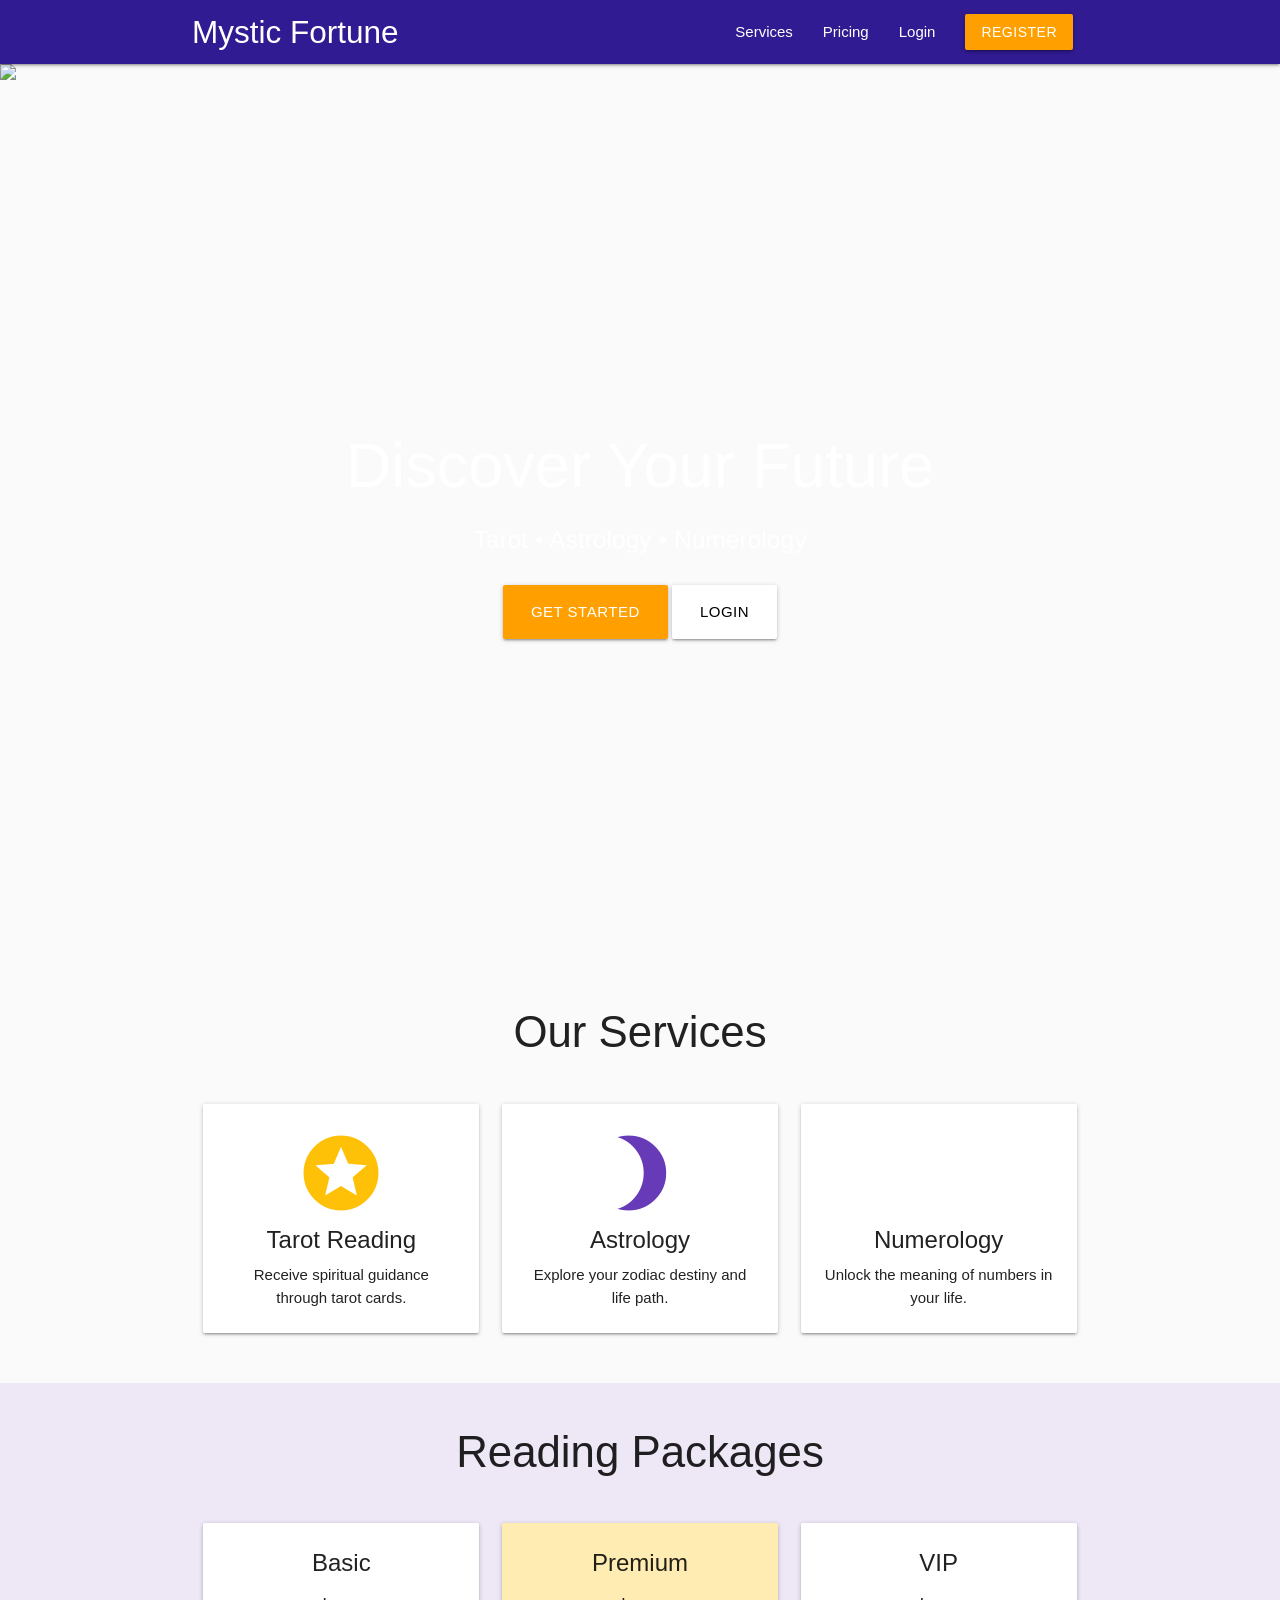
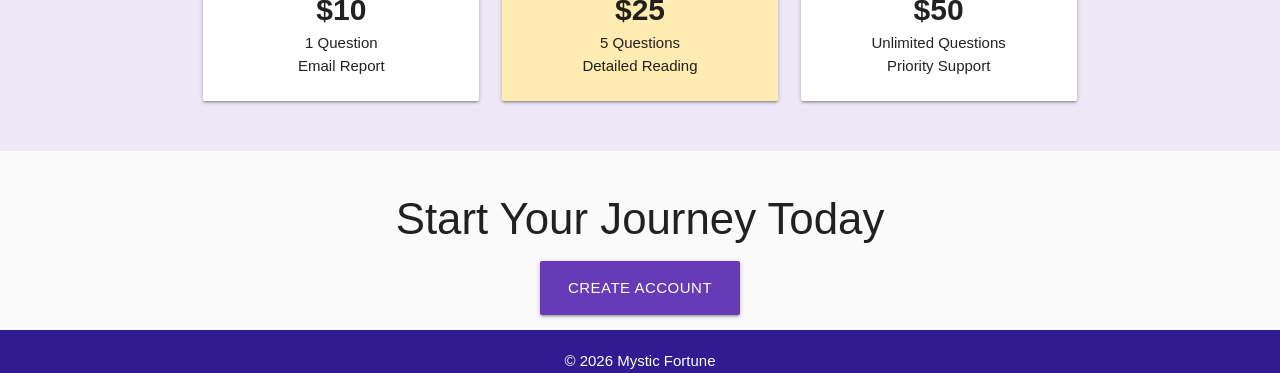
==== index.html @ a2b30920 "Add files via upload" ====
<!DOCTYPE html>
<html>

<head>
    <meta charset="UTF-8">
    <meta name="viewport" content="width=device-width, initial-scale=1">

    <title>Mystic Fortune</title>

    <link href="https://fonts.googleapis.com/icon?family=Material+Icons" rel="stylesheet">

    <link rel="stylesheet" href="https://cdnjs.cloudflare.com/ajax/libs/materialize/1.0.0/css/materialize.min.css">

    <style>
        body {
            background: #fafafa;
        }

        .hero {
            min-height: 100vh;
            display: flex;
            align-items: center;
            justify-content: center;
            text-align: center;
            color: white;
        }

        .overlay {
            background: rgba(0, 0, 0, .6);
            width: 100%;
            height: 100%;
            position: absolute;
        }

        .hero-content {
            z-index: 2;
        }

        .parallax-container {
            height: 100vh;
        }

        .section-title {
            margin-bottom: 40px;
        }

        .price {
            font-size: 2rem;
            font-weight: bold;
        }
    </style>
</head>

<body>

    <!-- NAV -->

    <nav class="deep-purple darken-4">
        <div class="container">

            <div class="nav-wrapper">
                <a href="#" class="brand-logo">
                    Mystic Fortune
                </a>

                <ul class="right hide-on-med-and-down">
                    <li><a href="#services">Services</a></li>
                    <li><a href="#pricing">Pricing</a></li>
                    <li><a href="login.html">Login</a></li>
                    <li>
                        <a href="register.html" class="btn amber darken-2">
                            Register
                        </a>
                    </li>
                </ul>
            </div>

        </div>
    </nav>

    <!-- HERO -->

    <div class="parallax-container">

        <div class="hero">

            <div class="hero-content">

                <h1>Discover Your Future</h1>

                <h5>
                    Tarot • Astrology • Numerology
                </h5>

                <br>

                <a href="register.html" class="btn-large amber darken-2">
                    Get Started
                </a>

                <a href="login.html" class="btn-large white black-text">
                    Login
                </a>

            </div>

        </div>

        <div class="parallax">
            <img src="https://images.unsplash.com/photo-1518562180175-34a163b1a9a6">
        </div>

    </div>

    <!-- SERVICES -->

    <div class="container section" id="services">

        <h3 class="center section-title">
            Our Services
        </h3>

        <div class="row">

            <div class="col s12 m4">

                <div class="card">

                    <div class="card-content center">

                        <i class="large material-icons amber-text">
                            stars
                        </i>

                        <span class="card-title">
                            Tarot Reading
                        </span>

                        <p>
                            Receive spiritual guidance through tarot cards.
                        </p>

                    </div>

                </div>

            </div>

            <div class="col s12 m4">

                <div class="card">

                    <div class="card-content center">

                        <i class="large material-icons deep-purple-text">
                            brightness_3
                        </i>

                        <span class="card-title">
                            Astrology
                        </span>

                        <p>
                            Explore your zodiac destiny and life path.
                        </p>

                    </div>

                </div>

            </div>

            <div class="col s12 m4">

                <div class="card">

                    <div class="card-content center">

                        <i class="large material-icons green-text">
                            auto_awesome
                        </i>

                        <span class="card-title">
                            Numerology
                        </span>

                        <p>
                            Unlock the meaning of numbers in your life.
                        </p>

                    </div>

                </div>

            </div>

        </div>

    </div>

    <!-- PRICING -->

    <div class="deep-purple lighten-5 section" id="pricing">

        <div class="container">

            <h3 class="center section-title">
                Reading Packages
            </h3>

            <div class="row">

                <div class="col s12 m4">

                    <div class="card">

                        <div class="card-content center">

                            <span class="card-title">
                                Basic
                            </span>

                            <div class="price">
                                $10
                            </div>

                            <p>1 Question</p>
                            <p>Email Report</p>

                        </div>

                    </div>

                </div>

                <div class="col s12 m4">

                    <div class="card amber lighten-4">

                        <div class="card-content center">

                            <span class="card-title">
                                Premium
                            </span>

                            <div class="price">
                                $25
                            </div>

                            <p>5 Questions</p>
                            <p>Detailed Reading</p>

                        </div>

                    </div>

                </div>

                <div class="col s12 m4">

                    <div class="card">

                        <div class="card-content center">

                            <span class="card-title">
                                VIP
                            </span>

                            <div class="price">
                                $50
                            </div>

                            <p>Unlimited Questions</p>
                            <p>Priority Support</p>

                        </div>

                    </div>

                </div>

            </div>

        </div>

    </div>

    <!-- CTA -->

    <div class="container section center">

        <h3>Start Your Journey Today</h3>

        <a href="register.html" class="btn-large deep-purple">
            Create Account
        </a>

    </div>

    <!-- FOOTER -->

    <footer class="page-footer deep-purple darken-4">

        <div class="container center">

            © 2026 Mystic Fortune

        </div>

    </footer>

    <script src="https://cdnjs.cloudflare.com/ajax/libs/materialize/1.0.0/js/materialize.min.js"></script>

    <script>
        document.addEventListener('DOMContentLoaded', function () {
            M.Parallax.init(
                document.querySelectorAll('.parallax')
            );
        });
    </script>

</body>

</html>
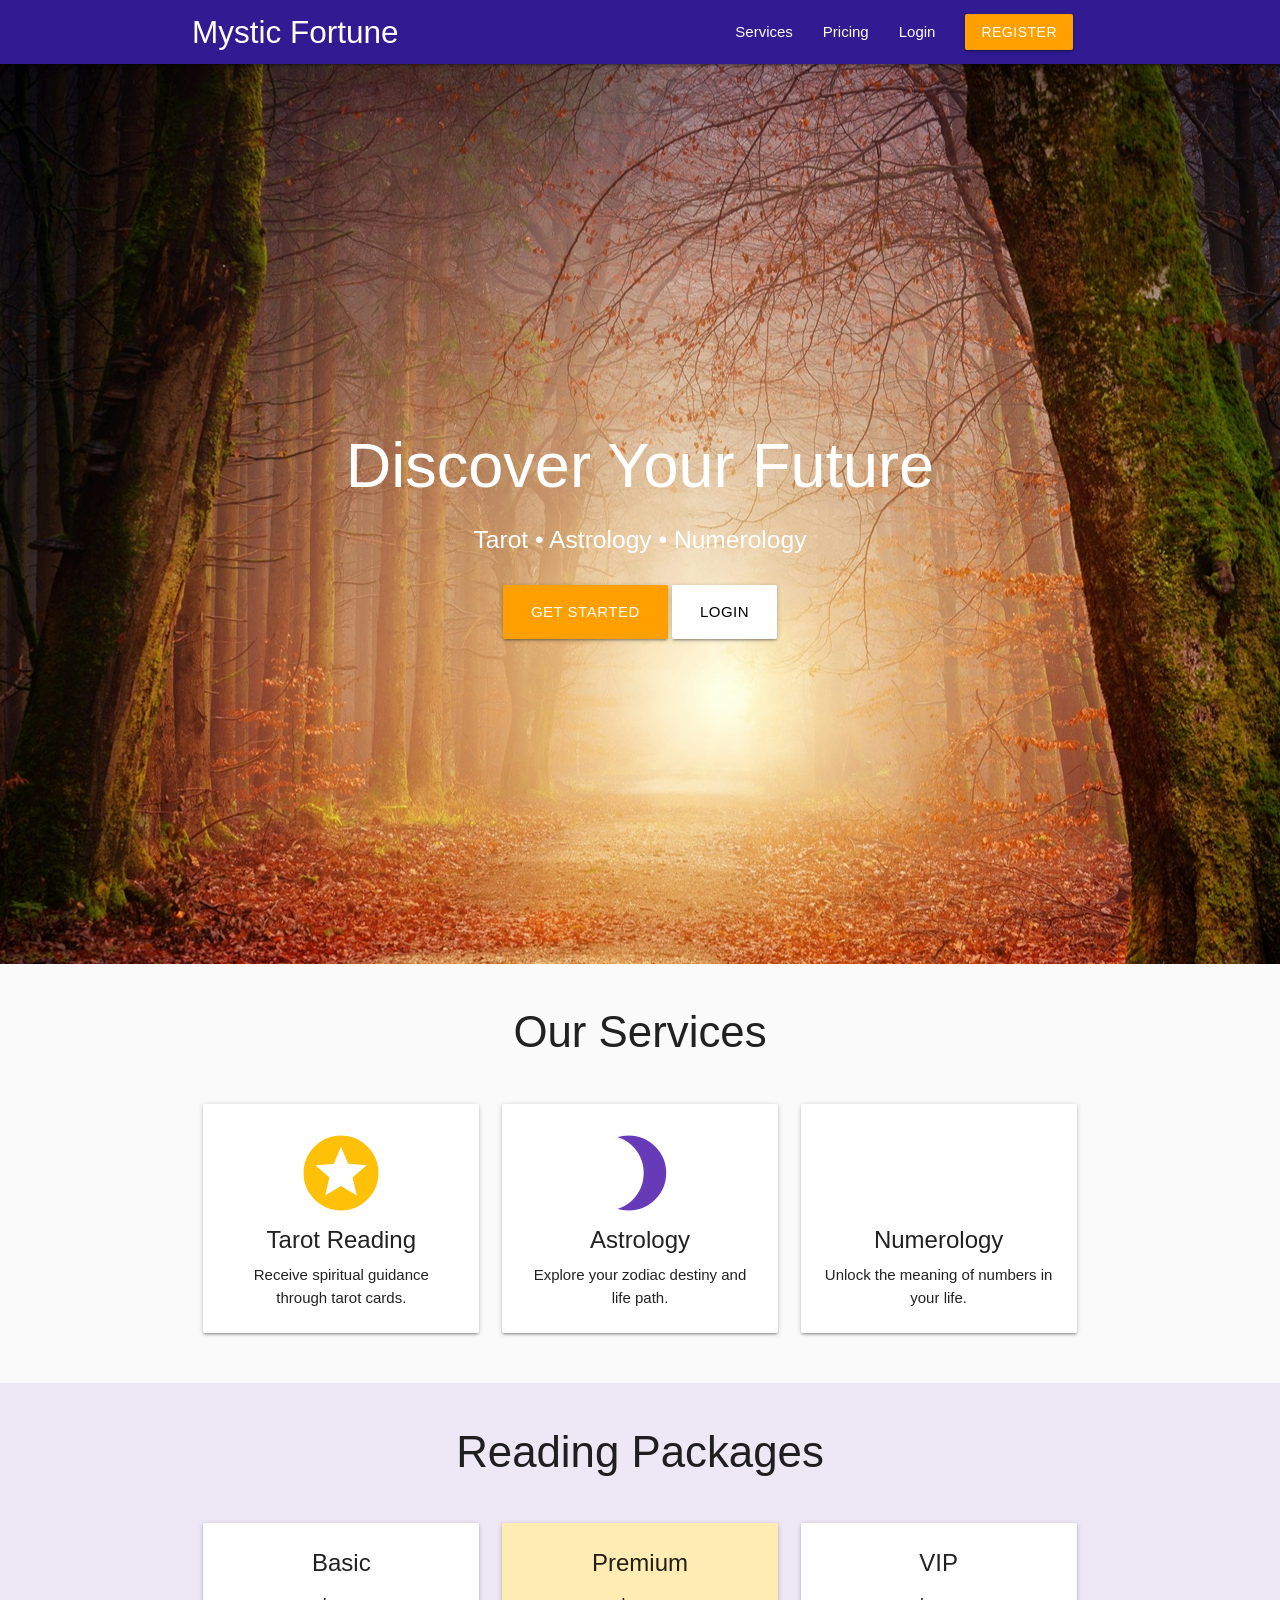
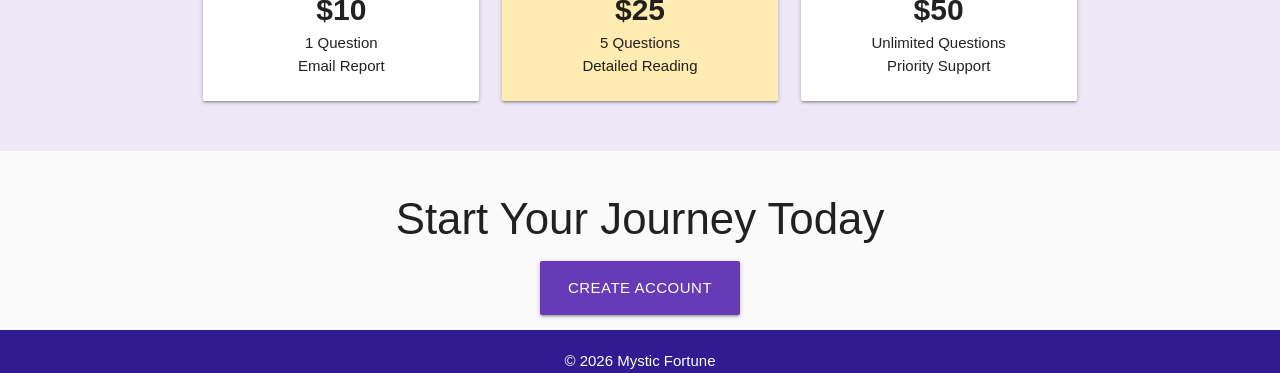
==== commit a3bfc78c: "Update index.html" ====
--- a/index.html
+++ b/index.html
@@ -37,6 +37,7 @@
         }
 
         .parallax-container {
+            width: 100vw;
             height: 100vh;
         }
 
@@ -107,7 +108,7 @@
         </div>
 
         <div class="parallax">
-            <img src="https://images.unsplash.com/photo-1518562180175-34a163b1a9a6">
+            <img src="assets/hero-image-sm.jpg">
         </div>
 
     </div>
@@ -321,4 +322,4 @@
 
 </body>
 
-</html>+</html>
